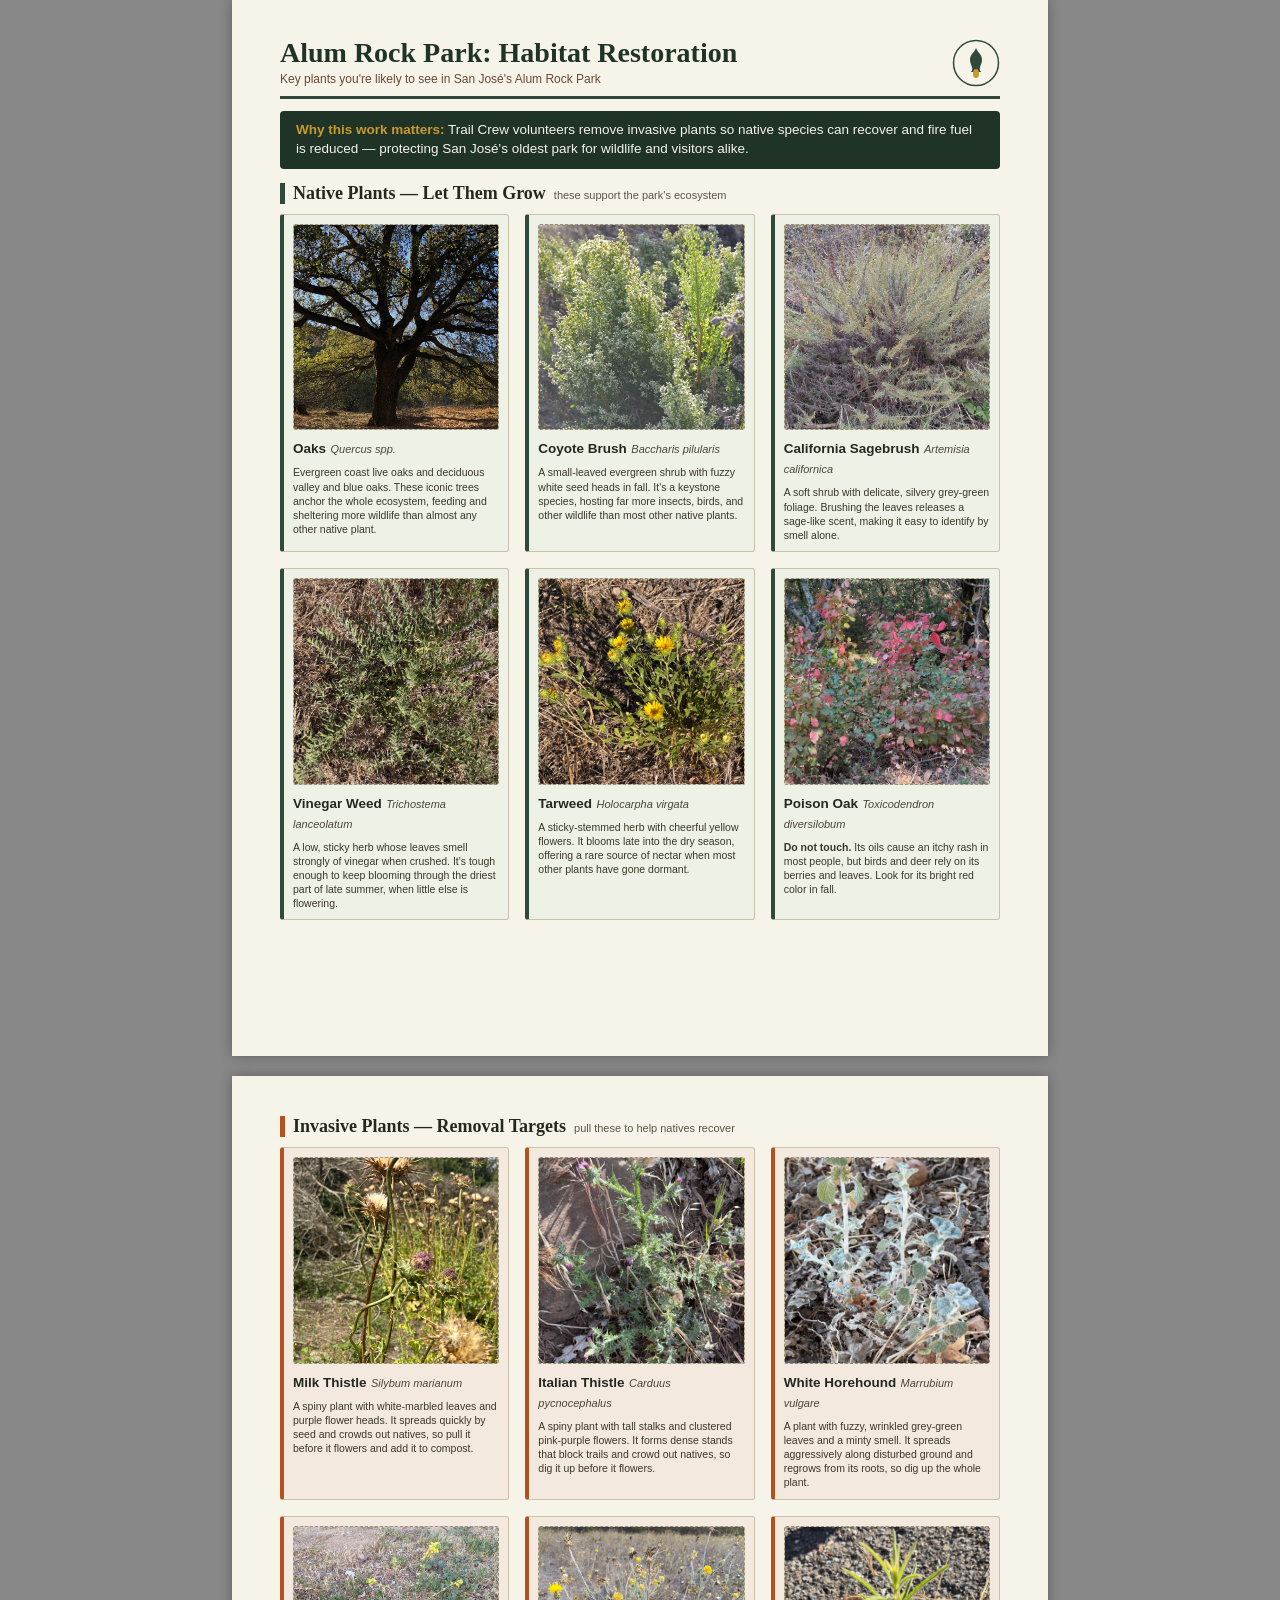
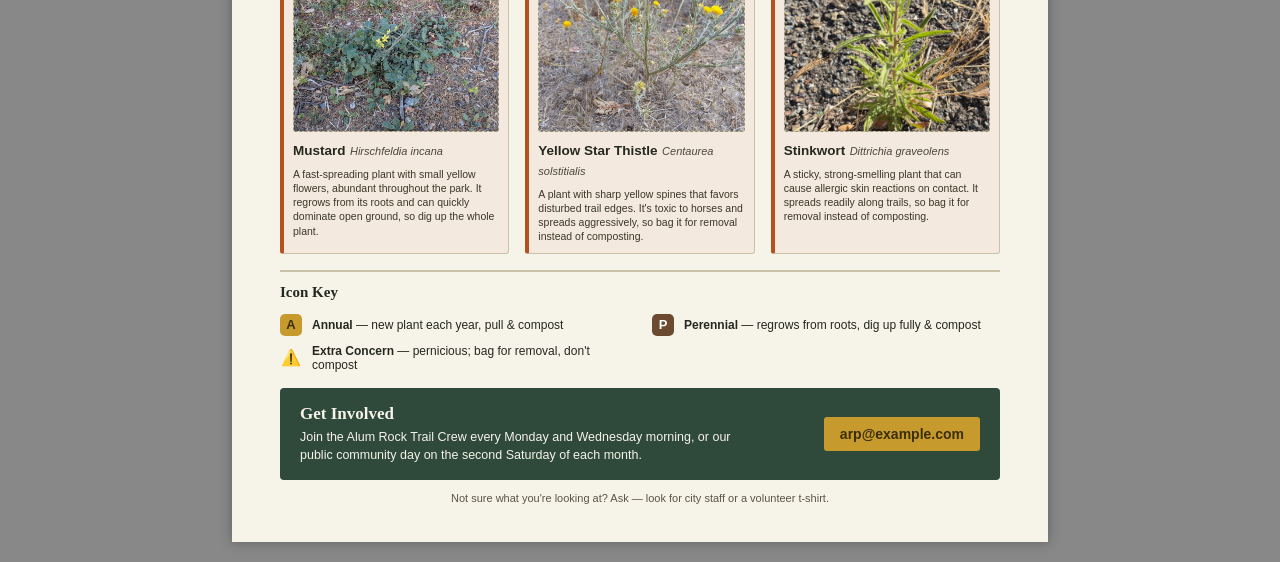
==== flyer/index.html @ 656b7d10 "initial version" ====
<!doctype html>
<html lang="en">
  <head>
    <meta charset="UTF-8" />
    <title>Alum Rock Park Starter Plant Guide</title>
    <style>
      :root {
        --moss: #2f4a3a;
        --moss-dark: #1f3327;
        --bark: #6b4a2f;
        --clay: #b5511e;
        --gold: #c79a2e;
        --paper: #f6f3e9;
        --ink: #25281f;
        --line: #c9c1a8;
        --card-native: #eef1e6;
        --card-invasive: #f4e9de;
      }
      * {
        box-sizing: border-box;
      }
      body {
        margin: 0;
        padding: 0;
        background: #888;
        font-family: "Source Sans Pro", Arial, sans-serif;
        color: var(--ink);
      }
      .page {
        width: 8.5in;
        min-height: 11in;
        background: var(--paper);
        margin: 0 auto 20px auto;
        padding: 0.4in 0.5in;
        position: relative;
        page-break-after: always;
        box-shadow: 0 0 12px rgba(0, 0, 0, 0.3);
      }
      .page:last-child {
        page-break-after: auto;
      }
      @media print {
        body {
          background: none;
        }
        .page {
          margin: 0;
          box-shadow: none;
          width: auto;
          min-height: auto;
        }
        @page {
          size: letter;
          margin: 0;
        }
      }

      /* ---------- Header / masthead ---------- */
      .masthead {
        display: flex;
        align-items: center;
        justify-content: space-between;
        border-bottom: 3px solid var(--moss);
        padding-bottom: 9px;
        margin-bottom: 12px;
        gap: 14px;
      }
      .masthead h1 {
        font-family: "Georgia", "Times New Roman", serif;
        font-weight: 700;
        font-size: 28px;
        line-height: 1.05;
        color: var(--moss-dark);
        margin: 0;
        white-space: nowrap;
      }
      .masthead .sub {
        font-size: 12px;
        color: var(--bark);
        margin-top: 4px;
        font-style: normal;
        line-height: 1.3;
      }
      .badge-oak {
        width: 48px;
        height: 48px;
        flex: 0 0 auto;
      }

      .why {
        background: var(--moss-dark);
        color: var(--paper);
        border-radius: 4px;
        padding: 10px 16px;
        font-size: 13.5px;
        line-height: 1.4;
        margin-bottom: 14px;
      }
      .why b {
        color: var(--gold);
      }

      .section-label {
        display: flex;
        align-items: baseline;
        gap: 8px;
        margin: 2px 0 10px 0;
      }
      .section-label h2 {
        font-family: "Georgia", serif;
        font-size: 18px;
        margin: 0;
        color: var(--ink);
      }
      .section-label.native h2 {
        border-left: 5px solid var(--moss);
        padding-left: 8px;
      }
      .section-label.invasive h2 {
        border-left: 5px solid var(--clay);
        padding-left: 8px;
      }
      .section-label .note {
        font-size: 11px;
        color: #5a5645;
      }

      /* ---------- Grid ---------- */
      .grid {
        display: grid;
        grid-template-columns: repeat(3, 1fr);
        gap: 16px;
      }
      .card {
        border: 1px solid var(--line);
        border-radius: 3px;
        padding: 9px;
        position: relative;
        display: flex;
        flex-direction: column;
        gap: 7px;
      }
      .card.native {
        background: var(--card-native);
        border-left: 4px solid var(--moss);
      }
      .card.invasive {
        background: var(--card-invasive);
        border-left: 4px solid var(--clay);
      }

      .photo-ph {
        width: 100%;
        aspect-ratio: 1/1;
        background: repeating-linear-gradient(
          45deg,
          #dcd6c4,
          #dcd6c4 6px,
          #cfc8ae 6px,
          #cfc8ae 12px
        );
        border: 1px dashed #9a927a;
        border-radius: 2px;
        display: flex;
        align-items: center;
        justify-content: center;
        color: #6b6550;
        font-size: 10px;
        text-transform: uppercase;
        letter-spacing: 0.5px;
        position: relative;
        overflow: hidden;
      }
      .photo-ph img {
        width: 100%;
        height: 100%;
        object-fit: cover;
        position: absolute;
        inset: 0;
      }
      .lifecycle-badge {
        position: absolute;
        top: 6px;
        left: 6px;
        width: 24px;
        height: 24px;
        border-radius: 5px;
        display: flex;
        align-items: center;
        justify-content: center;
        font-size: 14px;
        font-weight: 700;
        color: #fff;
        border: 1.5px solid rgba(255, 255, 255, 0.8);
      }
      .lifecycle-badge.A {
        background: var(--gold);
        color: #3a2e05;
      }
      .lifecycle-badge.P {
        background: var(--bark);
      }

      .concern-flag {
        position: absolute;
        top: 5px;
        right: 6px;
        font-size: 17px;
        line-height: 1;
      }

      .names {
        margin-top: 1px;
        line-height: 1.25;
      }
      .common {
        font-weight: 700;
        font-size: 13.5px;
      }
      .sci {
        font-style: italic;
        font-size: 11px;
        color: #4a4638;
      }
      .desc {
        font-size: 10.5px;
        line-height: 1.35;
        color: #3a3728;
      }

      /* ---------- Key ---------- */
      .key {
        margin-top: 16px;
        border-top: 2px solid var(--line);
        padding-top: 12px;
        display: grid;
        grid-template-columns: 1fr 1fr;
        gap: 8px 24px;
      }
      .key h3 {
        font-family: "Georgia", serif;
        font-size: 15px;
        margin: 0 0 5px 0;
        grid-column: 1 / -1;
      }
      .key-item {
        display: flex;
        align-items: center;
        gap: 10px;
        font-size: 12px;
      }
      .key-item .swatch {
        width: 22px;
        height: 22px;
        flex: 0 0 auto;
        border-radius: 5px;
        display: flex;
        align-items: center;
        justify-content: center;
        font-size: 13px;
        font-weight: 700;
        color: #fff;
      }
      .key-item .swatch.A {
        background: var(--gold);
        color: #3a2e05;
      }
      .key-item .swatch.P {
        background: var(--bark);
      }
      .key-item .emoji {
        font-size: 16px;
        width: 22px;
        text-align: center;
        flex: 0 0 auto;
      }
      .key-item b {
        font-weight: 700;
      }

      /* ---------- CTA ---------- */
      .cta {
        margin-top: 16px;
        background: var(--moss);
        color: var(--paper);
        border-radius: 4px;
        padding: 16px 20px;
        display: flex;
        align-items: center;
        justify-content: space-between;
        gap: 16px;
      }
      .cta .txt h3 {
        margin: 0 0 4px 0;
        font-family: "Georgia", serif;
        font-size: 17px;
      }
      .cta .txt p {
        margin: 0;
        font-size: 12.5px;
        line-height: 1.45;
        max-width: 4.7in;
      }
      .cta .contact {
        font-size: 14px;
        font-weight: 700;
        background: var(--gold);
        color: #3a2e05;
        padding: 9px 16px;
        border-radius: 3px;
        white-space: nowrap;
      }

      .footer-note {
        margin-top: 12px;
        font-size: 11px;
        color: #5a5645;
        text-align: center;
      }
    </style>
  </head>
  <body>
    <!-- ================= PAGE 1 : FRONT ================= -->
    <div class="page">
      <div class="masthead">
        <div>
          <h1>Alum Rock Park: Habitat Restoration</h1>
          <div class="sub">
            Key plants you're likely to see in San José's Alum Rock Park
          </div>
        </div>
        <svg class="badge-oak" viewBox="0 0 64 64">
          <circle
            cx="32"
            cy="32"
            r="30"
            fill="none"
            stroke="#2f4a3a"
            stroke-width="2"
          />
          <path
            d="M32 12c-2 6-8 8-8 16 0 5 3 8 3 12 0 3-2 4-2 4h14s-2-1-2-4c0-4 3-7 3-12 0-8-6-10-8-16z"
            fill="#2f4a3a"
          />
          <ellipse cx="32" cy="46" rx="4" ry="6" fill="#c79a2e" />
        </svg>
      </div>

      <div class="why">
        <b>Why this work matters:</b> Trail Crew volunteers remove invasive
        plants so native species can recover and fire fuel is reduced —
        protecting San José's oldest park for wildlife and visitors alike.
      </div>

      <div class="section-label native">
        <h2>Native Plants — Let Them Grow</h2>
        <span class="note">these support the park's ecosystem</span>
      </div>

      <div class="grid">
        <!-- Oaks -->
        <div class="card native">
          <div class="photo-ph" id="photo-oak">
            <span class="lifecycle-badge P">P</span
            ><img src="oak.jpg" alt="Coast live oak" />
          </div>
          <div class="names">
            <span class="common">Oaks</span>
            <span class="sci">Quercus spp.</span>
          </div>
          <div class="desc">
            Evergreen coast live oaks and deciduous valley and blue oaks. These
            iconic trees anchor the whole ecosystem, feeding and sheltering more
            wildlife than almost any other native plant.
          </div>
        </div>

        <!-- Coyote brush -->
        <div class="card native">
          <div class="photo-ph" id="photo-coyote-brush">
            <span class="lifecycle-badge P">P</span
            ><img src="coyote_brush.jpg" alt="Coyote brush" />
          </div>
          <div class="names">
            <span class="common">Coyote Brush</span>
            <span class="sci">Baccharis pilularis</span>
          </div>
          <div class="desc">
            A small-leaved evergreen shrub with fuzzy white seed heads in fall.
            It's a keystone species, hosting far more insects, birds, and other
            wildlife than most other native plants.
          </div>
        </div>

        <!-- California sagebrush -->
        <div class="card native">
          <div class="photo-ph" id="photo-sagebrush">
            <span class="lifecycle-badge P">P</span
            ><img src="ca_sagebrush.jpg" alt="California sagebrush" />
          </div>
          <div class="names">
            <span class="common">California Sagebrush</span>
            <span class="sci">Artemisia californica</span>
          </div>
          <div class="desc">
            A soft shrub with delicate, silvery grey-green foliage. Brushing the
            leaves releases a sage-like scent, making it easy to identify by
            smell alone.
          </div>
        </div>

        <!-- Vinegar weed -->
        <div class="card native">
          <div class="photo-ph" id="photo-vinegar-weed">
            <span class="lifecycle-badge A">A</span
            ><img src="vinegar_weed.jpg" alt="Vinegar weed" />
          </div>
          <div class="names">
            <span class="common">Vinegar Weed</span>
            <span class="sci">Trichostema lanceolatum</span>
          </div>
          <div class="desc">
            A low, sticky herb whose leaves smell strongly of vinegar when
            crushed. It's tough enough to keep blooming through the driest part
            of late summer, when little else is flowering.
          </div>
        </div>

        <!-- Tarweed -->
        <div class="card native">
          <div class="photo-ph" id="photo-tarweed">
            <span class="lifecycle-badge A">A</span
            ><img src="tarweed.jpg" alt="Tarweed" />
          </div>
          <div class="names">
            <span class="common">Tarweed</span>
            <span class="sci">Holocarpha virgata</span>
          </div>
          <div class="desc">
            A sticky-stemmed herb with cheerful yellow flowers. It blooms late
            into the dry season, offering a rare source of nectar when most
            other plants have gone dormant.
          </div>
        </div>

        <!-- Poison oak -->
        <div class="card native">
          <div class="photo-ph" id="photo-poison-oak">
            <span class="lifecycle-badge P">P</span
            ><img src="poison_oak.jpg" alt="Poison oak" />
          </div>
          <div class="names">
            <span class="common">Poison Oak</span>
            <span class="sci">Toxicodendron diversilobum</span>
          </div>
          <div class="desc">
            <b>Do not touch.</b> Its oils cause an itchy rash in most people,
            but birds and deer rely on its berries and leaves. Look for its
            bright red color in fall.
          </div>
        </div>
      </div>
    </div>

    <!-- ================= PAGE 2 : BACK ================= -->
    <div class="page">
      <div class="section-label invasive">
        <h2>Invasive Plants — Removal Targets</h2>
        <span class="note">pull these to help natives recover</span>
      </div>

      <div class="grid">
        <!-- Milk thistle -->
        <div class="card invasive">
          <div class="photo-ph" id="photo-milk-thistle">
            <span class="lifecycle-badge A">A</span
            ><img src="milk_thistle.jpg" alt="Milk thistle" />
          </div>
          <div class="names">
            <span class="common">Milk Thistle</span>
            <span class="sci">Silybum marianum</span>
          </div>
          <div class="desc">
            A spiny plant with white-marbled leaves and purple flower heads. It
            spreads quickly by seed and crowds out natives, so pull it before it
            flowers and add it to compost.
          </div>
        </div>

        <!-- Italian thistle -->
        <div class="card invasive">
          <div class="photo-ph" id="photo-italian-thistle">
            <span class="lifecycle-badge A">A</span
            ><img src="italian_thistle.jpg" alt="Italian thistle" />
          </div>
          <div class="names">
            <span class="common">Italian Thistle</span>
            <span class="sci">Carduus pycnocephalus</span>
          </div>
          <div class="desc">
            A spiny plant with tall stalks and clustered pink-purple flowers. It
            forms dense stands that block trails and crowd out natives, so dig
            it up before it flowers.
          </div>
        </div>

        <!-- White horehound -->
        <div class="card invasive">
          <div class="photo-ph" id="photo-white-horehound">
            <span class="lifecycle-badge P">P</span
            ><img src="horehound.jpg" alt="White horehound" />
          </div>
          <div class="names">
            <span class="common">White Horehound</span>
            <span class="sci">Marrubium vulgare</span>
          </div>
          <div class="desc">
            A plant with fuzzy, wrinkled grey-green leaves and a minty smell. It
            spreads aggressively along disturbed ground and regrows from its
            roots, so dig up the whole plant.
          </div>
        </div>

        <!-- Mustard -->
        <div class="card invasive">
          <div class="photo-ph" id="photo-mustard">
            <span class="lifecycle-badge P">P</span
            ><img src="mustard.jpg" alt="Mustard" />
          </div>
          <div class="names">
            <span class="common">Mustard</span>
            <span class="sci">Hirschfeldia incana</span>
          </div>
          <div class="desc">
            A fast-spreading plant with small yellow flowers, abundant
            throughout the park. It regrows from its roots and can quickly
            dominate open ground, so dig up the whole plant.
          </div>
        </div>

        <!-- Yellow star thistle -->
        <div class="card invasive">
          <div class="photo-ph" id="photo-yellow-star-thistle">
            <span class="lifecycle-badge P">P</span
            ><span class="concern-flag">⚠️</span
            ><img src="yellow_star.jpg" alt="Yellow star thistle" />
          </div>
          <div class="names">
            <span class="common">Yellow Star Thistle</span>
            <span class="sci">Centaurea solstitialis</span>
          </div>
          <div class="desc">
            A plant with sharp yellow spines that favors disturbed trail edges.
            It's toxic to horses and spreads aggressively, so bag it for removal
            instead of composting.
          </div>
        </div>

        <!-- Stinkwort -->
        <div class="card invasive">
          <div class="photo-ph" id="photo-stinkwort">
            <span class="lifecycle-badge P">P</span
            ><span class="concern-flag">⚠️</span
            ><img src="stinkwort.jpg" alt="Stinkwort" />
          </div>
          <div class="names">
            <span class="common">Stinkwort</span>
            <span class="sci">Dittrichia graveolens</span>
          </div>
          <div class="desc">
            A sticky, strong-smelling plant that can cause allergic skin
            reactions on contact. It spreads readily along trails, so bag it for
            removal instead of composting.
          </div>
        </div>
      </div>

      <div class="key">
        <h3>Icon Key</h3>
        <div class="key-item">
          <span class="swatch A">A</span>
          <span><b>Annual</b> — new plant each year, pull &amp; compost</span>
        </div>
        <div class="key-item">
          <span class="swatch P">P</span>
          <span
            ><b>Perennial</b> — regrows from roots, dig up fully &amp;
            compost</span
          >
        </div>
        <div class="key-item">
          <span class="emoji">⚠️</span>
          <span
            ><b>Extra Concern</b> — pernicious; bag for removal, don't
            compost</span
          >
        </div>
      </div>

      <div class="cta">
        <div class="txt">
          <h3>Get Involved</h3>
          <p>
            Join the Alum Rock Trail Crew every Monday and Wednesday morning, or
            our public community day on the second Saturday of each month.
          </p>
        </div>
        <div class="contact">arp@example.com</div>
      </div>

      <div class="footer-note">
        Not sure what you're looking at? Ask — look for city staff or a
        volunteer t-shirt.
      </div>
    </div>
  </body>
</html>
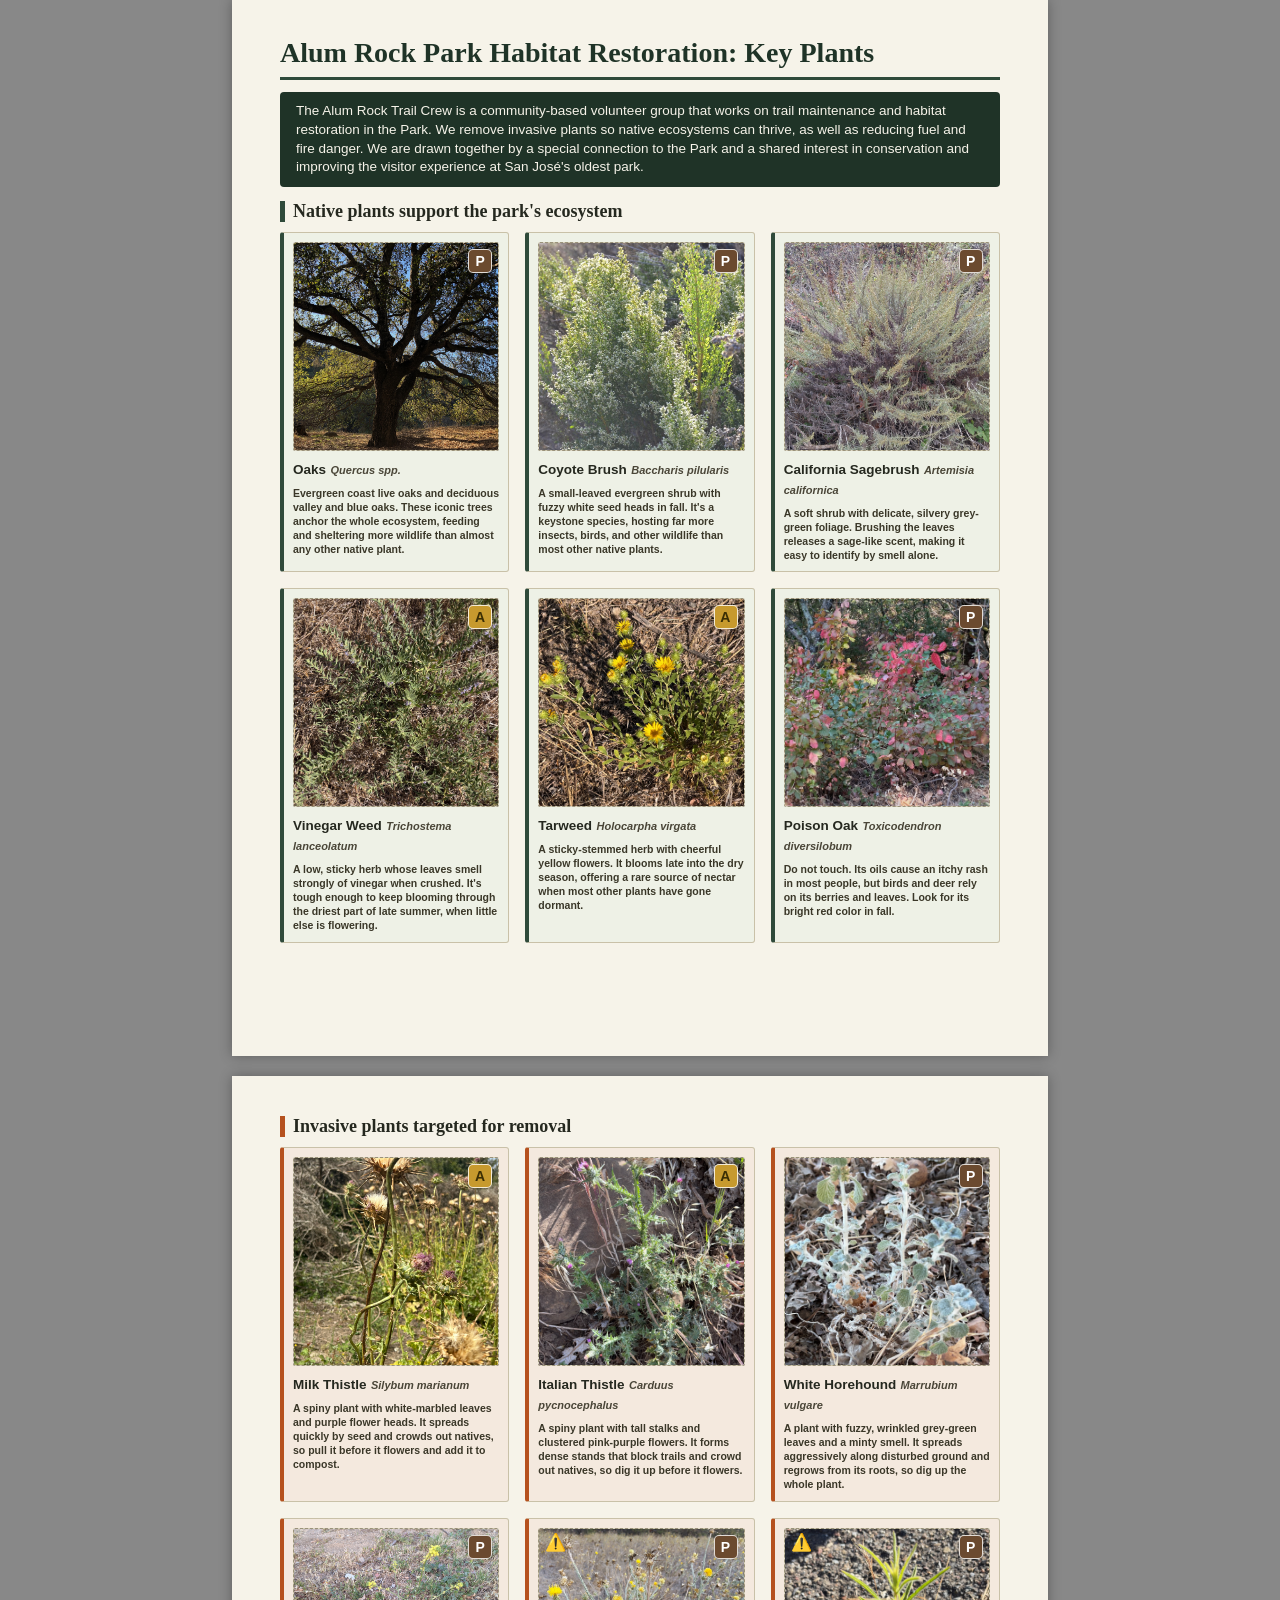
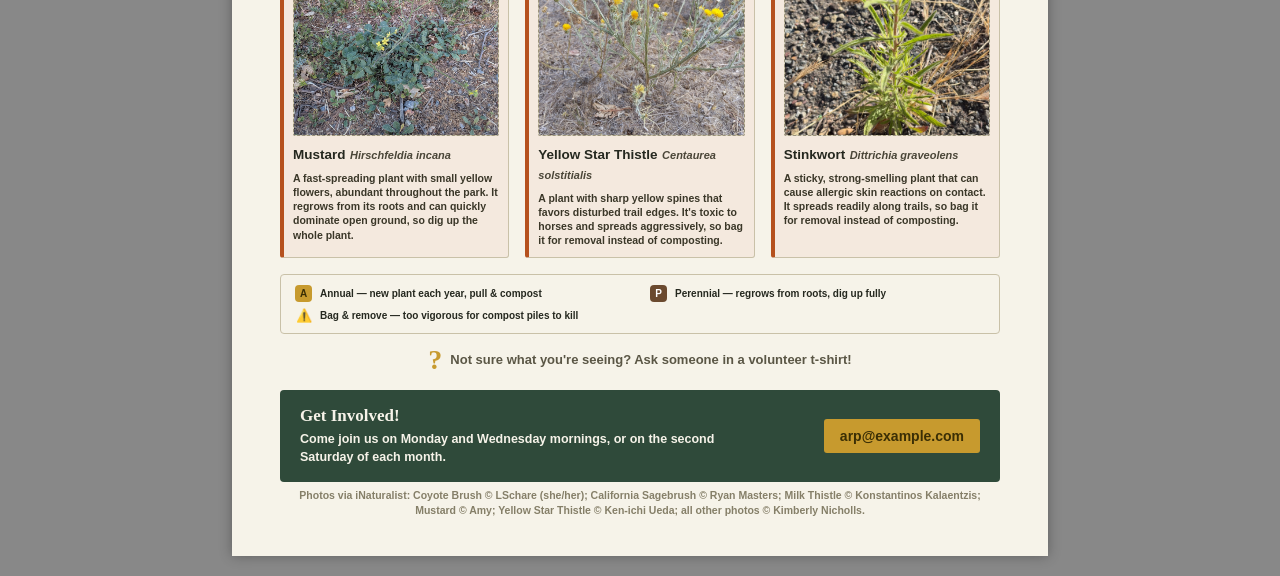
==== commit 57a2fc5f: "add weasyprint to get print working" ====
--- a/flyer/index.html
+++ b/flyer/index.html
@@ -34,27 +34,18 @@
         padding: 0.4in 0.5in;
         position: relative;
         page-break-after: always;
-        box-shadow: 0 0 12px rgba(0, 0, 0, 0.3);
       }
       .page:last-child {
         page-break-after: auto;
       }
-      @media print {
-        body {
-          background: none;
-        }
+      /* screen-only: visually separates stacked sheets on the grey
+         backdrop when browsing this file directly; not part of the
+         printed design, so it's scoped out of print rendering */
+      @media screen {
         .page {
-          margin: 0;
-          box-shadow: none;
-          width: auto;
-          min-height: auto;
-        }
-        @page {
-          size: letter;
-          margin: 0;
-        }
-      }
-
+          box-shadow: 0 0 12px rgba(0, 0, 0, 0.3);
+        }
+      }
       /* ---------- Header / masthead ---------- */
       .masthead {
         display: flex;
@@ -97,7 +88,8 @@
         margin-bottom: 14px;
       }
       .why b {
-        color: var(--gold);
+        font-weight: normal;
+        color: var(--paper);
       }
 
       .section-label {
@@ -151,7 +143,8 @@
 
       .photo-ph {
         width: 100%;
-        aspect-ratio: 1/1;
+        height: 0;
+        padding-bottom: 100%;
         background: repeating-linear-gradient(
           45deg,
           #dcd6c4,
@@ -181,7 +174,8 @@
       .lifecycle-badge {
         position: absolute;
         top: 6px;
-        left: 6px;
+        right: 6px;
+        z-index: 1;
         width: 24px;
         height: 24px;
         border-radius: 5px;
@@ -204,7 +198,8 @@
       .concern-flag {
         position: absolute;
         top: 5px;
-        right: 6px;
+        left: 6px;
+        z-index: 1;
         font-size: 17px;
         line-height: 1;
       }
@@ -231,33 +226,34 @@
       /* ---------- Key ---------- */
       .key {
         margin-top: 16px;
-        border-top: 2px solid var(--line);
-        padding-top: 12px;
+        border: 1px solid var(--line);
+        border-radius: 4px;
+        padding: 10px 14px;
         display: grid;
         grid-template-columns: 1fr 1fr;
-        gap: 8px 24px;
+        gap: 6px 20px;
       }
       .key h3 {
         font-family: "Georgia", serif;
-        font-size: 15px;
-        margin: 0 0 5px 0;
+        font-size: 12.5px;
+        margin: 0 0 3px 0;
         grid-column: 1 / -1;
       }
       .key-item {
         display: flex;
         align-items: center;
-        gap: 10px;
-        font-size: 12px;
+        gap: 8px;
+        font-size: 10px;
       }
       .key-item .swatch {
-        width: 22px;
-        height: 22px;
+        width: 17px;
+        height: 17px;
         flex: 0 0 auto;
-        border-radius: 5px;
+        border-radius: 4px;
         display: flex;
         align-items: center;
         justify-content: center;
-        font-size: 13px;
+        font-size: 10px;
         font-weight: 700;
         color: #fff;
       }
@@ -269,8 +265,8 @@
         background: var(--bark);
       }
       .key-item .emoji {
-        font-size: 16px;
-        width: 22px;
+        font-size: 13px;
+        width: 17px;
         text-align: center;
         flex: 0 0 auto;
       }
@@ -313,9 +309,89 @@
 
       .footer-note {
         margin-top: 12px;
-        font-size: 11px;
+        font-size: 13px;
         color: #5a5645;
         text-align: center;
+        display: flex;
+        align-items: center;
+        justify-content: center;
+        gap: 8px;
+      }
+      .footer-note .icon {
+        font-family: "Georgia", serif;
+        font-size: 28px;
+        font-weight: 700;
+        color: var(--gold);
+        line-height: 1;
+      }
+
+      .attributions {
+        margin-top: 6px;
+        font-size: 10.5px;
+        line-height: 1.4;
+        color: #857f68;
+        text-align: center;
+      }
+
+      @media print {
+        body {
+          background: none;
+        }
+        .page {
+          margin: 0;
+        }
+        @page {
+          size: letter;
+          margin: 0;
+        }
+
+        /* page 1 (native grid only) has more room than page 2 (grid +
+           key + footer + CTA + attributions), so size each grid's photos
+           separately to fill both pages without page 2 overflowing */
+        .grid {
+          gap: 12px;
+        }
+        .card {
+          padding: 8px;
+          gap: 6px;
+        }
+        .grid-native .photo-ph {
+          padding-bottom: 122%;
+        }
+        .grid-invasive .photo-ph {
+          padding-bottom: 95%;
+        }
+        .desc {
+          font-size: 10.5px;
+          line-height: 1.35;
+        }
+        .key {
+          margin-top: 14px;
+          padding: 8px 14px;
+        }
+        .key h3 {
+          font-size: 13px;
+        }
+        .key-item {
+          font-size: 10.5px;
+        }
+        .footer-note {
+          margin-top: 10px;
+          font-size: 13px;
+        }
+        .cta {
+          margin-top: 12px;
+          padding: 10px 16px;
+        }
+        .cta .txt p {
+          font-size: 12px;
+          line-height: 1.35;
+        }
+        .attributions {
+          margin-top: 4px;
+          font-size: 10px;
+          line-height: 1.3;
+        }
       }
     </style>
   </head>
@@ -324,40 +400,26 @@
     <div class="page">
       <div class="masthead">
         <div>
-          <h1>Alum Rock Park: Habitat Restoration</h1>
-          <div class="sub">
-            Key plants you're likely to see in San José's Alum Rock Park
-          </div>
-        </div>
-        <svg class="badge-oak" viewBox="0 0 64 64">
-          <circle
-            cx="32"
-            cy="32"
-            r="30"
-            fill="none"
-            stroke="#2f4a3a"
-            stroke-width="2"
-          />
-          <path
-            d="M32 12c-2 6-8 8-8 16 0 5 3 8 3 12 0 3-2 4-2 4h14s-2-1-2-4c0-4 3-7 3-12 0-8-6-10-8-16z"
-            fill="#2f4a3a"
-          />
-          <ellipse cx="32" cy="46" rx="4" ry="6" fill="#c79a2e" />
-        </svg>
+          <h1>Alum Rock Park Habitat Restoration: Key Plants</h1>
+        </div>
       </div>
 
       <div class="why">
-        <b>Why this work matters:</b> Trail Crew volunteers remove invasive
-        plants so native species can recover and fire fuel is reduced —
-        protecting San José's oldest park for wildlife and visitors alike.
+        <b>The Alum Rock Trail Crew is a community-based volunteer group that works
+        on trail maintenance and habitat
+        restoration in the Park. We remove invasive plants so 
+        native ecosystems can thrive, as well as reducing fuel and fire danger. 
+        We are drawn together by a
+        special connection to the Park and a shared interest in
+        conservation and improving the visitor experience at San José's
+        oldest park.
       </div>
 
       <div class="section-label native">
-        <h2>Native Plants — Let Them Grow</h2>
-        <span class="note">these support the park's ecosystem</span>
-      </div>
-
-      <div class="grid">
+        <h2>Native plants support the park's ecosystem</h2>
+      </div>
+
+      <div class="grid grid-native">
         <!-- Oaks -->
         <div class="card native">
           <div class="photo-ph" id="photo-oak">
@@ -465,11 +527,10 @@
     <!-- ================= PAGE 2 : BACK ================= -->
     <div class="page">
       <div class="section-label invasive">
-        <h2>Invasive Plants — Removal Targets</h2>
-        <span class="note">pull these to help natives recover</span>
-      </div>
-
-      <div class="grid">
+        <h2>Invasive plants targeted for removal</h2>
+      </div>
+
+      <div class="grid grid-invasive">
         <!-- Milk thistle -->
         <div class="card invasive">
           <div class="photo-ph" id="photo-milk-thistle">
@@ -576,7 +637,6 @@
       </div>
 
       <div class="key">
-        <h3>Icon Key</h3>
         <div class="key-item">
           <span class="swatch A">A</span>
           <span><b>Annual</b> — new plant each year, pull &amp; compost</span>
@@ -584,33 +644,39 @@
         <div class="key-item">
           <span class="swatch P">P</span>
           <span
-            ><b>Perennial</b> — regrows from roots, dig up fully &amp;
-            compost</span
+            ><b>Perennial</b> — regrows from roots, dig up fully</span
           >
         </div>
         <div class="key-item">
           <span class="emoji">⚠️</span>
           <span
-            ><b>Extra Concern</b> — pernicious; bag for removal, don't
-            compost</span
+            ><b>Bag &amp; remove</b> — too vigorous for compost piles to kill</span
           >
         </div>
       </div>
 
-      <div class="cta">
+
+      <div class="footer-note">
+        <span class="icon">?</span>
+        <span>Not sure what you're seeing? Ask someone in a volunteer t-shirt!</span>
+      </div>
+
+            <div class="cta">
         <div class="txt">
-          <h3>Get Involved</h3>
+          <h3>Get Involved!</h3>
           <p>
-            Join the Alum Rock Trail Crew every Monday and Wednesday morning, or
-            our public community day on the second Saturday of each month.
+            Come join us on Monday and Wednesday mornings, or on
+            the second Saturday of each month.
           </p>
         </div>
         <div class="contact">arp@example.com</div>
       </div>
 
-      <div class="footer-note">
-        Not sure what you're looking at? Ask — look for city staff or a
-        volunteer t-shirt.
+      <div class="attributions">
+        Photos via iNaturalist: Coyote Brush &copy; LSchare (she/her); California
+        Sagebrush &copy; Ryan Masters; Milk Thistle &copy; Konstantinos
+        Kalaentzis; Mustard &copy; Amy; Yellow Star Thistle &copy; Ken-ichi
+        Ueda; all other photos &copy; Kimberly Nicholls.
       </div>
     </div>
   </body>
